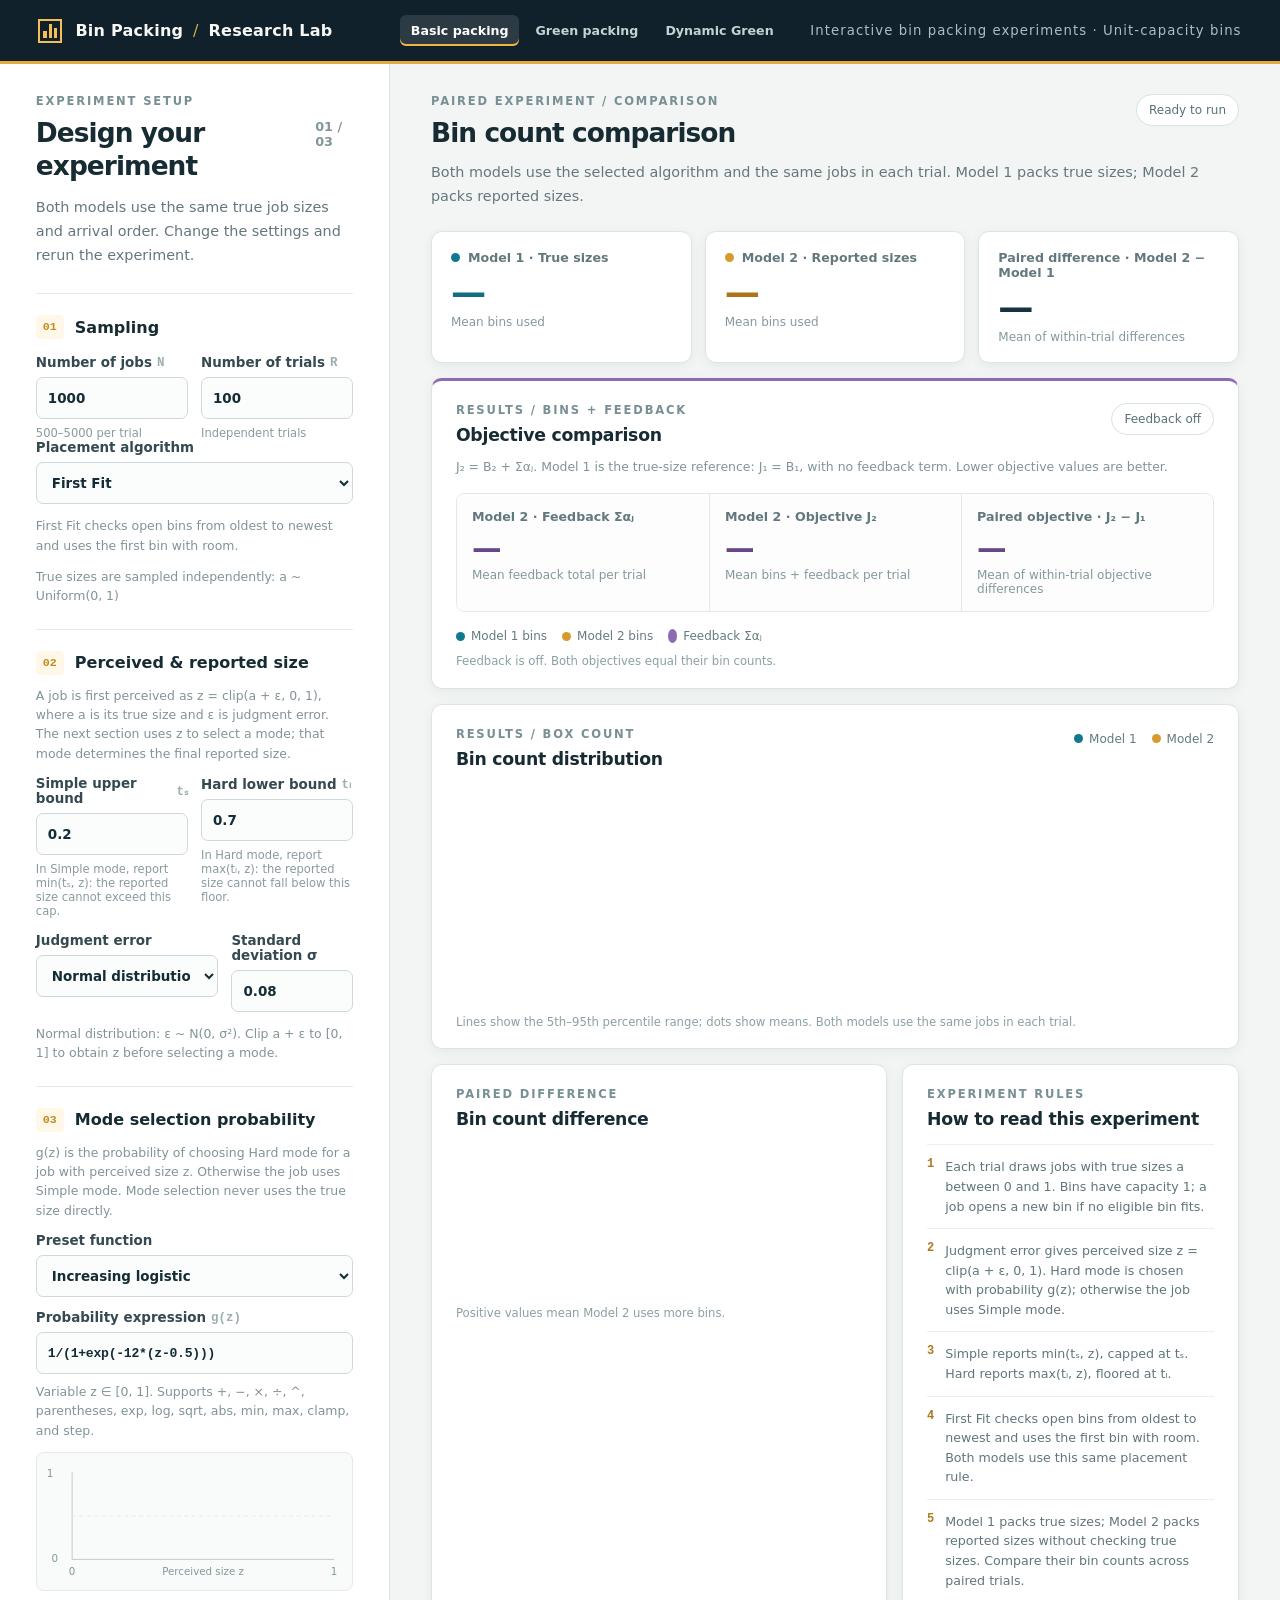
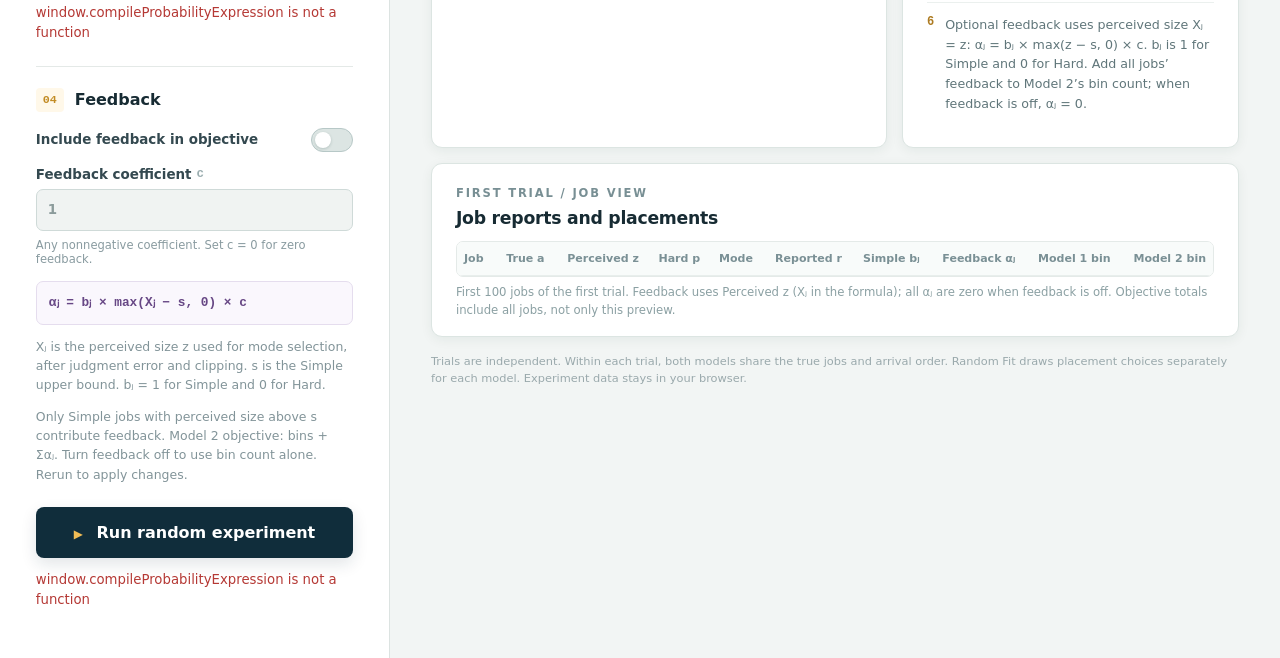
==== index.html @ aa294a76 "Publish feedback objective and latest research experiments Publish the tested local research lab to " ====
<!doctype html>
<html lang="en">
<head>
  <meta charset="UTF-8" />
  <meta name="viewport" content="width=device-width, initial-scale=1" />
  <meta name="theme-color" content="#10212b" />
  <meta name="description" content="Explore how placement algorithms and reported job sizes change bin packing outcomes." />
  <title>Bin Packing Research Lab</title>
  <link rel="icon" type="image/svg+xml" href="data:image/svg+xml,%3Csvg xmlns='http://www.w3.org/2000/svg' viewBox='0 0 64 64'%3E%3Crect width='64' height='64' rx='14' fill='%2310212b'/%3E%3Cpath d='M12 21h40v31H12z' fill='none' stroke='%23f2b544' stroke-width='4'/%3E%3Cpath d='M12 36h40M28 21v15M40 36v16' stroke='%23f2b544' stroke-width='4'/%3E%3C/svg%3E" />
  <link rel="stylesheet" href="./styles.css" />
  <script src="./probability.js" defer></script>
  <script src="./app.js" defer></script>
</head>
<body class="basic-page">
  <header class="topbar">
    <div class="brand"><span class="brand-mark" aria-hidden="true"><span></span><span></span><span></span></span><span>Bin Packing <b>/</b> Research Lab</span></div>
    <nav class="lab-nav" aria-label="Experiment pages"><a href="./index.html" aria-current="page">Basic packing</a><a href="./green.html">Green packing</a><a href="./dynamic-green.html">Dynamic Green</a></nav>
    <div class="top-note">Interactive bin packing experiments · Unit-capacity bins</div>
  </header>
  <main class="workspace">
    <aside class="controls" aria-labelledby="config-title">
      <div class="panel-heading"><div><p class="eyebrow">EXPERIMENT SETUP</p><h1 id="config-title">Design your experiment</h1></div><span class="edition">01 / 03</span><button id="advanced-toggle" class="advanced-toggle" type="button" aria-expanded="false">More settings</button></div>
      <p class="intro">Both models use the same true job sizes and arrival order. Change the settings and rerun the experiment.</p>
      <form id="experiment-form">
        <section class="control-section" aria-labelledby="sample-heading">
          <h2 id="sample-heading"><span>01</span> Sampling</h2>
          <div class="field-grid two">
            <label class="field"><span>Number of jobs <small>N</small></span><input id="job-count" type="number" min="500" max="5000" step="1" value="1000" required /><em>500–5000 per trial</em></label>
            <label class="field"><span>Number of trials <small>R</small></span><input id="trial-count" type="number" min="1" max="300" step="1" value="100" required /><em>Independent trials</em></label>
          </div>
          <label class="field algorithm-field" for="packing-algorithm"><span>Placement algorithm</span><select id="packing-algorithm"><option value="first-fit">First Fit</option><option value="best-fit">Best Fit</option><option value="next-fit">Next Fit</option><option value="random-fit">Random Fit</option></select></label>
          <p id="algorithm-description" class="field-note">First Fit checks open bins from oldest to newest and uses the first bin with room.</p>
          <p class="field-note">True sizes are sampled independently: a ~ Uniform(0, 1)</p>
        </section>
        <section class="control-section" aria-labelledby="report-heading">
          <h2 id="report-heading"><span>02</span> Perceived &amp; reported size</h2>
          <p class="section-copy">A job is first perceived as z = clip(a + ε, 0, 1), where a is its true size and ε is judgment error. The next section uses z to select a mode; that mode determines the final reported size.</p>
          <div class="field-grid two">
            <label class="field"><span>Simple upper bound <small>tₛ</small></span><input id="simple-threshold" type="number" min="0" max="1" step="0.01" value="0.2" required /><em>In Simple mode, report min(tₛ, z): the reported size cannot exceed this cap.</em></label>
            <label class="field"><span>Hard lower bound <small>tₗ</small></span><input id="hard-threshold" type="number" min="0" max="1" step="0.01" value="0.7" required /><em>In Hard mode, report max(tₗ, z): the reported size cannot fall below this floor.</em></label>
          </div>
          <div class="field-grid error-grid">
            <label class="field"><span>Judgment error</span><select id="error-type"><option value="none">No error</option><option value="normal" selected>Normal distribution</option><option value="uniform">Uniform distribution</option><option value="laplace">Laplace distribution</option><option value="triangular">Symmetric triangular</option><option value="cauchy">Cauchy distribution</option><option value="exponential">Centered exponential</option><option value="two-point">Two-point distribution</option></select></label>
            <label class="field" id="error-scale-field"><span id="error-scale-label">Standard deviation σ</span><input id="error-scale" type="number" min="0" max="1" step="0.01" value="0.08" required /></label>
          </div>
          <p id="error-description" class="field-note">Normal distribution: ε ~ N(0, σ²). Clip a + ε to [0, 1] to obtain z.</p>
        </section>
        <section class="control-section" aria-labelledby="choice-heading">
          <h2 id="choice-heading"><span>03</span> Mode selection probability</h2>
          <p class="section-copy">g(z) is the probability of choosing Hard mode for a job with perceived size z. Otherwise the job uses Simple mode. Mode selection never uses the true size directly.</p>
          <label class="field" for="probability-preset"><span>Preset function</span><select id="probability-preset"><option value="logistic">Increasing logistic</option><option value="decreasing">Linear decrease</option><option value="increasing">Linear increase</option><option value="constant">Constant probability</option><option value="step">Step function</option><option value="custom">Custom</option></select></label>
          <label class="field expression-field" for="probability-expression"><span>Probability expression <small>g(z)</small></span><input id="probability-expression" type="text" value="1/(1+exp(-12*(z-0.5)))" maxlength="180" spellcheck="false" autocomplete="off" required /></label>
          <p class="field-note expression-help">Variable z ∈ [0, 1]. Supports +, −, ×, ÷, ^, parentheses, exp, log, sqrt, abs, min, max, clamp, and step.</p>
          <div class="curve-frame"><svg id="probability-chart" viewBox="0 0 320 122" role="img" aria-label="Probability of choosing Hard mode by perceived job size"></svg></div>
          <p id="curve-error" class="form-error" role="status" hidden></p>
        </section>
        <section class="control-section feedback-section" aria-labelledby="feedback-heading">
          <h2 id="feedback-heading"><span>04</span> Feedback</h2>
          <label class="feedback-toggle" for="feedback-enabled"><span>Include feedback in objective</span><input id="feedback-enabled" type="checkbox" role="switch" aria-describedby="feedback-description" /></label>
          <label class="field feedback-coefficient-field" for="feedback-coefficient"><span>Feedback coefficient <small>c</small></span><input id="feedback-coefficient" type="number" min="0" step="any" value="1" required disabled /><em>Any nonnegative coefficient. Set c = 0 for zero feedback.</em></label>
          <p class="feedback-formula">αⱼ = bⱼ × max(Xⱼ − s, 0) × c</p>
          <p id="feedback-description" class="field-note">Xⱼ is the perceived size z used for mode selection, after judgment error and clipping. s is the Simple upper bound. bⱼ = 1 for Simple and 0 for Hard.</p>
          <p class="field-note">Only Simple jobs with perceived size above s contribute feedback. Model 2 objective: bins + Σαⱼ. Turn feedback off to use bin count alone. Rerun to apply changes.</p>
        </section>
        <button class="run-button" type="submit"><span aria-hidden="true">▶</span> Run random experiment</button>
        <p id="form-error" class="form-error" role="alert" hidden></p>
      </form>
    </aside>
    <section class="results" aria-labelledby="results-heading">
      <div class="results-heading"><div><p class="eyebrow">PAIRED EXPERIMENT / COMPARISON</p><h2 id="results-heading">Bin count comparison</h2></div><div class="run-badge" id="run-badge">Ready to run</div></div>
      <div class="result-lead"><p>Both models use the selected algorithm and the same jobs in each trial. Model 1 packs true sizes; Model 2 packs reported sizes.</p></div>
      <div class="stat-row"><article class="stat-card stat-true"><div class="stat-label"><i></i>Model 1 · True sizes</div><div class="stat-value" id="true-mean">—</div><div class="stat-unit">Mean bins used</div></article><article class="stat-card stat-reported"><div class="stat-label"><i></i>Model 2 · Reported sizes</div><div class="stat-value" id="reported-mean">—</div><div class="stat-unit">Mean bins used</div></article><article class="stat-card stat-difference"><div class="stat-label">Paired difference · Model 2 − Model 1</div><div class="stat-value" id="difference-mean">—</div><div class="stat-unit" id="difference-note">Mean of within-trial differences</div></article></div>
      <article class="chart-card feedback-results" aria-labelledby="objective-title">
        <div class="chart-heading"><div><p class="eyebrow">RESULTS / BINS + FEEDBACK</p><h3 id="objective-title">Objective comparison</h3></div><span id="feedback-status" class="run-badge">Feedback off</span></div>
        <p class="section-copy objective-description">J₂ = B₂ + Σαⱼ. Model 1 is the true-size reference: J₁ = B₁, with no feedback term. Lower objective values are better.</p>
        <div class="stat-row feedback-stat-row">
          <div class="feedback-stat"><div class="stat-label">Model 2 · Feedback Σαⱼ</div><div id="feedback-mean" class="stat-value">—</div><div class="stat-unit">Mean feedback total per trial</div></div>
          <div class="feedback-stat"><div class="stat-label">Model 2 · Objective J₂</div><div id="objective-mean" class="stat-value">—</div><div class="stat-unit">Mean bins + feedback per trial</div></div>
          <div class="feedback-stat"><div class="stat-label">Paired objective · J₂ − J₁</div><div id="objective-difference" class="stat-value">—</div><div id="objective-difference-note" class="stat-unit">Mean of within-trial objective differences</div></div>
        </div>
        <div id="objective-comparison" class="cost-chart" role="img" aria-label="Mean objective comparison for both models"></div>
        <div class="legend objective-legend"><span><i class="true-dot"></i>Model 1 bins</span><span><i class="reported-dot"></i>Model 2 bins</span><span><i class="feedback-dot"></i>Feedback Σαⱼ</span></div>
        <p id="feedback-summary" class="chart-caption">Feedback is off. Both objectives equal their bin counts.</p>
      </article>
      <article class="chart-card" aria-labelledby="main-chart-title"><div class="chart-heading"><div><p class="eyebrow">RESULTS / BOX COUNT</p><h3 id="main-chart-title">Bin count distribution</h3></div><div class="legend"><span><i class="true-dot"></i>Model 1</span><span><i class="reported-dot"></i>Model 2</span></div></div><div id="main-chart" class="main-chart" role="img" aria-label="Distribution of bins used by both models"></div><p class="chart-caption">Lines show the 5th–95th percentile range; dots show means. Both models use the same jobs in each trial.</p></article>
      <div class="bottom-grid"><article class="insight-card"><p class="eyebrow">PAIRED DIFFERENCE</p><h3>Bin count difference</h3><div id="difference-chart" class="difference-chart" role="img" aria-label="Distribution of Model 2 minus Model 1 bin counts"></div><p class="chart-caption">Positive values mean Model 2 uses more bins.</p></article><article class="model-card"><p class="eyebrow">EXPERIMENT RULES</p><h3>How to read this experiment</h3><div class="rule"><span class="rule-number">1</span><p>Each trial draws jobs with true sizes a between 0 and 1. Bins have capacity 1; a job opens a new bin if no eligible bin fits.</p></div><div class="rule"><span class="rule-number">2</span><p>Judgment error gives perceived size z = clip(a + ε, 0, 1). Hard mode is chosen with probability g(z); otherwise the job uses Simple mode.</p></div><div class="rule"><span class="rule-number">3</span><p>Simple reports min(tₛ, z), capped at tₛ. Hard reports max(tₗ, z), floored at tₗ.</p></div><div class="rule"><span class="rule-number">4</span><p id="selected-algorithm-rule">First Fit checks bins in opening order and uses the first one with room. Both models use this same placement rule.</p></div><div class="rule"><span class="rule-number">5</span><p>Model 1 packs true sizes; Model 2 packs reported sizes without checking true sizes. Compare their bin counts across paired trials.</p></div><div class="rule"><span class="rule-number">6</span><p>Optional feedback uses perceived size Xⱼ = z: αⱼ = bⱼ × max(z − s, 0) × c. bⱼ is 1 for Simple and 0 for Hard. Add all jobs’ feedback to Model 2’s bin count; when feedback is off, αⱼ = 0.</p></div></article></div>
      <article class="chart-card" aria-labelledby="sample-title"><p class="eyebrow">FIRST TRIAL / JOB VIEW</p><h3 id="sample-title">Job reports and placements</h3><div class="green-table-wrap job-preview"><table class="green-table"><thead><tr><th scope="col">Job</th><th scope="col">True a</th><th scope="col">Perceived z</th><th scope="col">Hard p</th><th scope="col">Mode</th><th scope="col">Reported r</th><th scope="col">Simple bⱼ</th><th scope="col">Feedback αⱼ</th><th scope="col">Model 1 bin</th><th scope="col">Model 2 bin</th></tr></thead><tbody id="sample-table"></tbody></table></div><p class="chart-caption">First 100 jobs of the first trial. Feedback uses Perceived z (Xⱼ in the formula); all αⱼ are zero when feedback is off. Objective totals include all jobs, not only this preview.</p></article>
      <p class="footnote">Trials are independent. Within each trial, both models share the true jobs and arrival order. Random Fit draws placement choices separately for each model. Experiment data stays in your browser.</p>
    </section>
  </main>
</body>
</html>
---- styles.css ----
:root{font-family:Inter,"Noto Sans SC","Microsoft YaHei",system-ui,sans-serif;color:#172b33;background:#f2f5f4;font-size:16px}*{box-sizing:border-box}[hidden]{display:none!important}body{margin:0}button,input,select{font:inherit}button{cursor:pointer}button:focus-visible,input:focus-visible,select:focus-visible{outline:3px solid #58aac6;outline-offset:2px}.topbar{height:64px;background:#10212b;color:#f7f8f5;display:flex;align-items:center;justify-content:space-between;padding:0 clamp(20px,3vw,48px);border-bottom:3px solid #e4aa3e}.brand{display:flex;align-items:center;gap:13px;font-weight:750;letter-spacing:.015em}.brand b{color:#d7a847;font-weight:500;margin:0 4px}.brand-mark{height:24px;width:24px;border:2px solid #f4bf56;display:flex;align-items:flex-end;padding:3px;gap:2px}.brand-mark span{flex:1;background:#f4bf56;height:7px}.brand-mark span:nth-child(2){height:14px}.brand-mark span:nth-child(3){height:10px}.top-note{font-size:.83rem;color:#afbdc0;letter-spacing:.08em}.workspace{display:grid;grid-template-columns:minmax(320px,390px) minmax(0,1fr);max-width:1700px;margin:auto;min-height:calc(100vh - 64px)}.controls{padding:30px clamp(22px,2.8vw,42px) 48px;background:#fff;border-right:1px solid #dce3e1}.panel-heading,.results-heading{display:flex;align-items:flex-start;justify-content:space-between;gap:18px}.eyebrow{margin:0 0 8px;color:#788f94;font-size:.72rem;font-weight:800;letter-spacing:.16em}.controls h1,.results h2{font-size:1.65rem;letter-spacing:-.035em;line-height:1.25;margin:0}.edition{font-size:.8rem;font-weight:700;color:#82969b;padding-top:25px}.advanced-toggle{display:none}.intro,.result-lead{line-height:1.65;color:#64777c;font-size:.9rem}.intro{margin:14px 0 26px}.control-section{border-top:1px solid #e4e9e7;padding:21px 0 23px}.control-section h2{font-size:1rem;margin:0 0 16px;display:flex;align-items:center;gap:11px}.control-section h2 span{font-family:ui-monospace,monospace;font-size:.73rem;color:#c28b23;background:#fff8e9;padding:5px 7px;border-radius:4px}.field-grid{display:grid;gap:13px}.field-grid.two{grid-template-columns:1fr 1fr}.error-grid{grid-template-columns:1.2fr .8fr;margin-top:15px}.field{display:flex;flex-direction:column;gap:7px;color:#344950;font-size:.84rem;font-weight:680;min-width:0}.field span{display:flex;align-items:center;gap:5px}.field small,.range-field small{font:600 .78rem ui-monospace,monospace;color:#9baeb0}.field input,.field select{height:42px;width:100%;border:1px solid #cfdad8;border-radius:7px;background:#fbfcfc;color:#142c35;padding:0 11px;min-width:0}.field em{font-size:.72rem;font-style:normal;font-weight:400;color:#899ba0}.field-note,.section-copy,.formula{font-size:.78rem;line-height:1.55;color:#829499;margin:12px 0 0}.section-copy{margin:-5px 0 13px}.formula{font-family:ui-monospace,monospace;text-align:center;margin:11px 0 0;color:#71898f}.curve-frame{border:1px solid #e3eae8;background:#f8fbfa;border-radius:8px;padding:8px 8px 3px;margin-bottom:13px}#probability-chart{width:100%;height:122px}.range-field{display:block;margin:14px 0 0;font-size:.83rem;font-weight:660}.range-field span{display:flex;align-items:center;gap:6px}.range-field output{margin-left:auto;color:#076a7f;font-family:ui-monospace,monospace}.range-field input{width:100%;accent-color:#0b7e95;margin:12px 0 0}.run-button{width:100%;border:0;border-radius:8px;background:#102d3b;color:white;min-height:51px;font-weight:760;box-shadow:0 6px 16px #102d3b1f;transition:background .2s,transform .2s}.run-button:hover{background:#14526b;transform:translateY(-1px)}.run-button span{font-size:.74rem;margin-right:8px;color:#f2bd55}.form-error{color:#b53935;font-size:.83rem;line-height:1.5;margin:12px 0 0}.results{padding:30px clamp(22px,3.2vw,50px) 36px;min-width:0}.run-badge{border:1px solid #d9e3e1;border-radius:999px;color:#587178;background:#fff;padding:8px 12px;font-size:.75rem;white-space:nowrap}.result-lead{margin:12px 0 22px}.result-lead p{margin:0}.stat-row{display:grid;grid-template-columns:repeat(3,minmax(0,1fr));gap:13px}.stat-card,.chart-card,.insight-card,.model-card{background:#fff;border:1px solid #dce5e2;border-radius:11px;box-shadow:0 3px 12px #173b3610}.stat-card{padding:18px 19px;min-height:128px}.stat-label{font-size:.79rem;font-weight:720;color:#63787e;display:flex;align-items:center;gap:8px}.stat-label i{width:9px;height:9px;border-radius:50%;display:inline-block}.stat-true i,.true-dot{background:#117890}.stat-reported i,.reported-dot{background:#d79a2d}.stat-value{font-variant-numeric:tabular-nums;font-size:2.2rem;font-weight:790;letter-spacing:-.055em;margin-top:7px;line-height:1.18}.stat-true .stat-value{color:#126c82}.stat-reported .stat-value{color:#ad7418}.stat-difference .stat-value{color:#17333d}.stat-unit{font-size:.75rem;color:#84999d;margin-top:2px}.chart-card{margin-top:15px;padding:22px 24px 17px}.chart-heading{display:flex;align-items:flex-start;justify-content:space-between;gap:15px}.chart-card h3,.insight-card h3,.model-card h3{font-size:1.08rem;letter-spacing:-.015em;margin:0}.legend{display:flex;gap:15px;color:#657b7e;font-size:.75rem;margin-top:5px}.legend span{display:flex;align-items:center;gap:6px}.legend i{width:9px;height:9px;border-radius:50%}.main-chart{height:225px;width:100%;margin-top:13px}.main-chart svg,.difference-chart svg{display:block;width:100%;height:100%;overflow:visible}.chart-caption{color:#8ba0a3;font-size:.73rem;line-height:1.5;margin:7px 0 0}.bottom-grid{display:grid;grid-template-columns:minmax(0,1.15fr) minmax(250px,.85fr);gap:15px;margin-top:15px}.insight-card,.model-card{padding:22px 24px}.difference-chart{height:155px;margin-top:14px}.rule{display:flex;gap:11px;border-top:1px solid #ebf0ee;padding:12px 0}.rule:first-of-type{margin-top:15px}.rule-number{font:750 .75rem ui-monospace,monospace;color:#ad7b22;flex:none}.rule p{font-size:.79rem;line-height:1.55;color:#60767a;margin:0}.footnote{font-size:.71rem;line-height:1.5;color:#9aa9ac;margin:16px 0 0}@media(max-width:1100px){.workspace{grid-template-columns:325px minmax(0,1fr)}.controls{padding:26px 22px}.results{padding:26px 25px}.bottom-grid{grid-template-columns:1fr}.stat-card{padding:14px}.stat-label{font-size:.72rem}.stat-value{font-size:1.9rem}}@media(max-width:780px){.top-note{display:none}.workspace{display:block}.controls{border-right:0;border-bottom:1px solid #dce3e1;padding:18px 22px 20px}.controls .eyebrow,.controls .edition,.controls .intro{display:none}.controls h1{font-size:1.38rem}.advanced-toggle{display:inline-block;border:1px solid #cbdad8;background:#f7faf9;border-radius:6px;color:#1b6170;font-weight:700;font-size:.77rem;padding:8px 10px}.controls:not(.expanded) form>.control-section:nth-of-type(n+2){display:none}.controls:not(.expanded) .control-section:first-of-type .field-note,.controls:not(.expanded) .control-section:first-of-type h2,.controls:not(.expanded) .field em{display:none}.controls:not(.expanded) .control-section:first-of-type{border:0;padding:16px 0}.controls:not(.expanded) .field-grid{gap:10px}.controls:not(.expanded) .run-button{min-height:46px}.results{padding:23px 18px}.control-section{padding:17px 0}.stat-row{grid-template-columns:1fr 1fr}.stat-difference{grid-column:span 2}.stat-card{min-height:105px}.chart-card,.insight-card,.model-card{padding:18px}.main-chart{height:205px}}@media(max-width:430px){.topbar{padding:0 17px}.brand{font-size:.86rem}.controls{padding:17px 18px}.results h2,.controls h1{font-size:1.42rem}.run-badge{font-size:.68rem;padding:7px}.stat-label{font-size:.68rem}.stat-value{font-size:1.8rem}.legend{gap:8px;font-size:.68rem}.chart-heading{display:block}.legend{margin-top:12px}}
.expression-field{margin-top:13px}.expression-field input{font-family:ui-monospace,SFMono-Regular,Consolas,monospace;font-size:.82rem;letter-spacing:-.02em}.expression-help{margin:8px 0 12px}.curve-frame{margin-bottom:0}.run-button:disabled{cursor:wait;opacity:.78;transform:none}.run-badge[aria-busy="true"]{color:#94661f;border-color:#ead8b5;background:#fffbf1}
.lab-nav{display:flex;align-items:center;gap:5px;margin-left:auto;margin-right:clamp(10px,2vw,32px)}.lab-nav a{color:#c5d2d2;text-decoration:none;border-radius:6px;padding:8px 11px;font-size:.79rem;font-weight:680;white-space:nowrap}.lab-nav a:hover,.lab-nav a[aria-current="page"]{color:#fff;background:#ffffff1d}.lab-nav a[aria-current="page"]{box-shadow:inset 0 -2px #f2b544}.green-page .green-seed,.green-page .green-preset,.green-page .green-threshold{margin-top:15px}.green-page .results{padding-bottom:50px}.cost-chart{margin:17px 0 10px}.cost-row{display:grid;grid-template-columns:142px minmax(0,1fr) 66px;gap:11px;align-items:center;margin:13px 0;font-size:.77rem;color:#536c72}.cost-row strong{color:#25434b;font-size:.79rem;text-align:right;font-variant-numeric:tabular-nums}.cost-name{font-weight:700}.cost-track{height:22px;background:#f0f4f3;border-radius:5px;display:flex;overflow:hidden}.cost-opening{height:100%;background:#117890}.cost-black{height:100%;background:#d79a2d}.reference-row{border-top:1px dashed #d7e1df}.cost-row.reference-row{padding-top:13px}.green-table-wrap{overflow-x:auto;margin-top:13px}.green-table{border-collapse:collapse;width:100%;font-size:.76rem;color:#4f6970;white-space:nowrap}.green-table th,.green-table td{padding:10px 7px;border-bottom:1px solid #e8eeec;text-align:right;font-variant-numeric:tabular-nums}.green-table th:first-child{text-align:left}.green-table tbody th{font-weight:700;color:#2d4b53}.green-table thead th{font-size:.69rem;color:#7a9095}.green-table tbody tr:last-child th,.green-table tbody tr:last-child td{border-bottom:0}.green-page .model-card em{font-style:italic}.green-page .stat-card{min-height:133px}@media(max-width:1100px){.top-note{display:none}.lab-nav{margin-right:0}}@media(max-width:780px){.lab-nav{margin-left:auto}.green-page .controls:not(.expanded) .control-section:nth-of-type(n+2){display:block}.green-page .controls:not(.expanded) .control-section:nth-of-type(2),.green-page .controls:not(.expanded) .control-section:nth-of-type(3){display:none}.green-page .controls:not(.expanded) .control-section:nth-of-type(4){border-top:1px solid #e4e9e7;padding:14px 0}.green-page .controls:not(.expanded) .control-section:nth-of-type(4) h2{margin-bottom:11px}.green-page .controls:not(.expanded) .control-section:nth-of-type(4) .field em{display:none}.green-page .controls:not(.expanded) .green-seed{display:none}}@media(max-width:560px){.topbar{height:auto;min-height:64px;flex-wrap:wrap;gap:3px;padding-top:9px;padding-bottom:8px}.lab-nav{width:100%;justify-content:space-between;margin:0}.lab-nav a{flex:1;text-align:center;padding:6px}.cost-row{grid-template-columns:105px minmax(0,1fr) 50px;gap:7px;font-size:.68rem}.cost-row strong{font-size:.7rem}}
.job-preview{max-height:430px;overflow:auto;border:1px solid #e4eae8;border-radius:7px}
.job-preview .green-table thead th{position:sticky;top:0;background:#f8fbfa;z-index:1}
.inspect-field{min-width:200px}
@media(max-width:560px){.inspect-field{margin-top:12px;min-width:0;width:100%}}

.basic-page .feedback-toggle{display:flex;align-items:center;justify-content:space-between;gap:14px;font-size:.84rem;font-weight:680;color:#344950;cursor:pointer}
.basic-page .feedback-toggle input{appearance:none;position:relative;flex:none;width:42px;height:24px;margin:0;border:1px solid #b7c8c7;border-radius:20px;background:#dce5e3;cursor:pointer;transition:background .15s}
.basic-page .feedback-toggle input::after{content:"";position:absolute;left:3px;top:3px;width:16px;height:16px;border-radius:50%;background:white;box-shadow:0 1px 3px #173b3633;transition:transform .15s}
.basic-page .feedback-toggle input:checked{background:#73509c;border-color:#73509c}
.basic-page .feedback-toggle input:checked::after{transform:translateX(18px)}
.basic-page .feedback-coefficient-field{margin-top:15px}
.basic-page .feedback-coefficient-field input:disabled{background:#f0f3f2;color:#8b9b9b;cursor:not-allowed}
.basic-page .feedback-formula{font:600 .8rem/1.7 ui-monospace,Consolas,monospace;padding:10px 12px;border:1px solid #e5ddee;border-radius:7px;background:#faf7fd;color:#674785;margin:15px 0 0}
.basic-page .feedback-results{border-top:3px solid #8c6bb0}
.basic-page .objective-description{margin:12px 0 17px}
.basic-page .feedback-stat-row{gap:0;border:1px solid #e4e9e7;border-radius:8px;overflow:hidden}
.basic-page .feedback-stat{padding:15px;min-width:0;background:#fcfdfc}
.basic-page .feedback-stat+.feedback-stat{border-left:1px solid #e4e9e7}
.basic-page .feedback-stat .stat-value{font-size:1.85rem;color:#674785;overflow-wrap:anywhere}
.basic-page .objective-true{background:#117890;height:100%}
.basic-page .objective-reported{background:#d79a2d;height:100%}
.basic-page .objective-feedback,.basic-page .feedback-dot{background:#8c6bb0;height:100%}
.basic-page .objective-legend{flex-wrap:wrap;margin-bottom:10px}
.basic-page .feedback-results .cost-row{grid-template-columns:110px minmax(0,1fr) minmax(70px,max-content)}
@media(max-width:780px){.basic-page .controls:not(.expanded) form>.control-section.feedback-section{display:block}.basic-page .feedback-stat-row{grid-template-columns:1fr}.basic-page .feedback-stat+.feedback-stat{border-left:0;border-top:1px solid #e4e9e7}.basic-page .feedback-results .chart-heading{flex-wrap:wrap}}
@media(max-width:430px){.basic-page .feedback-results .cost-row{grid-template-columns:85px minmax(0,1fr) minmax(58px,max-content)}}
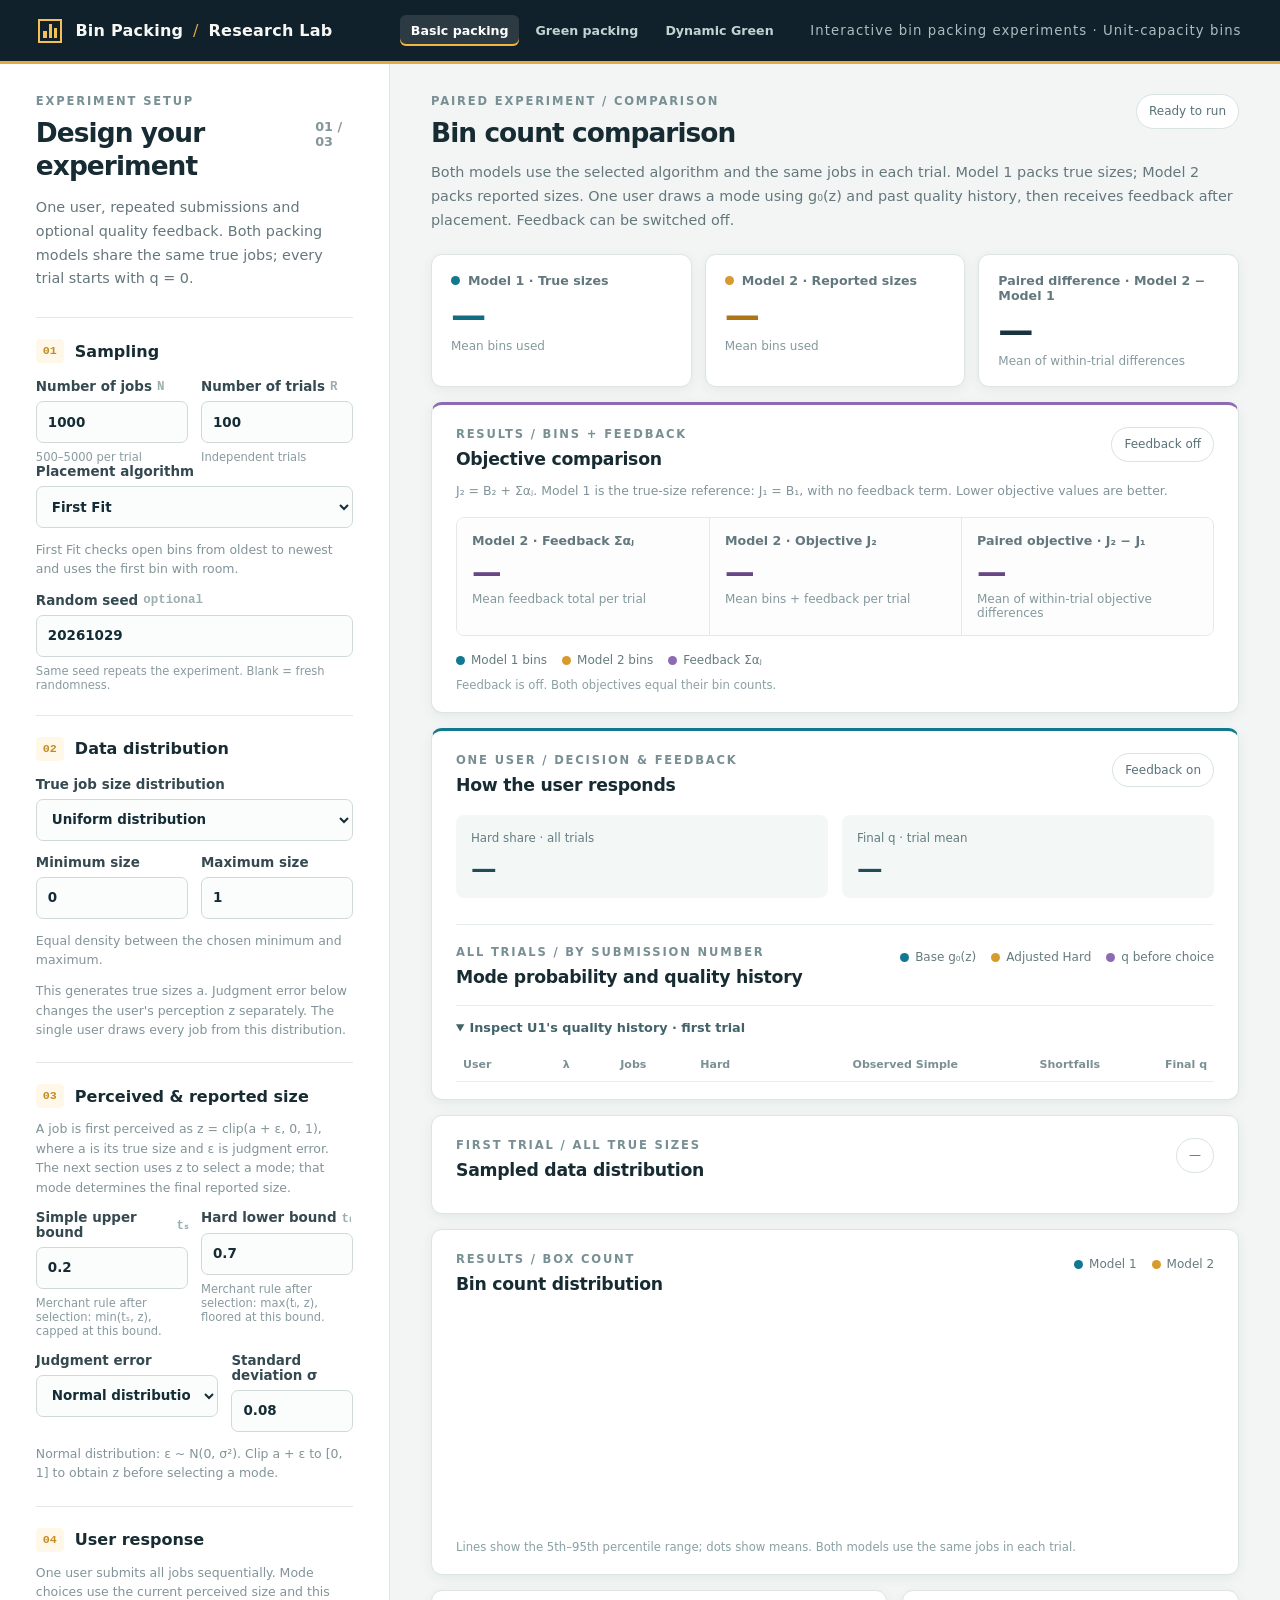
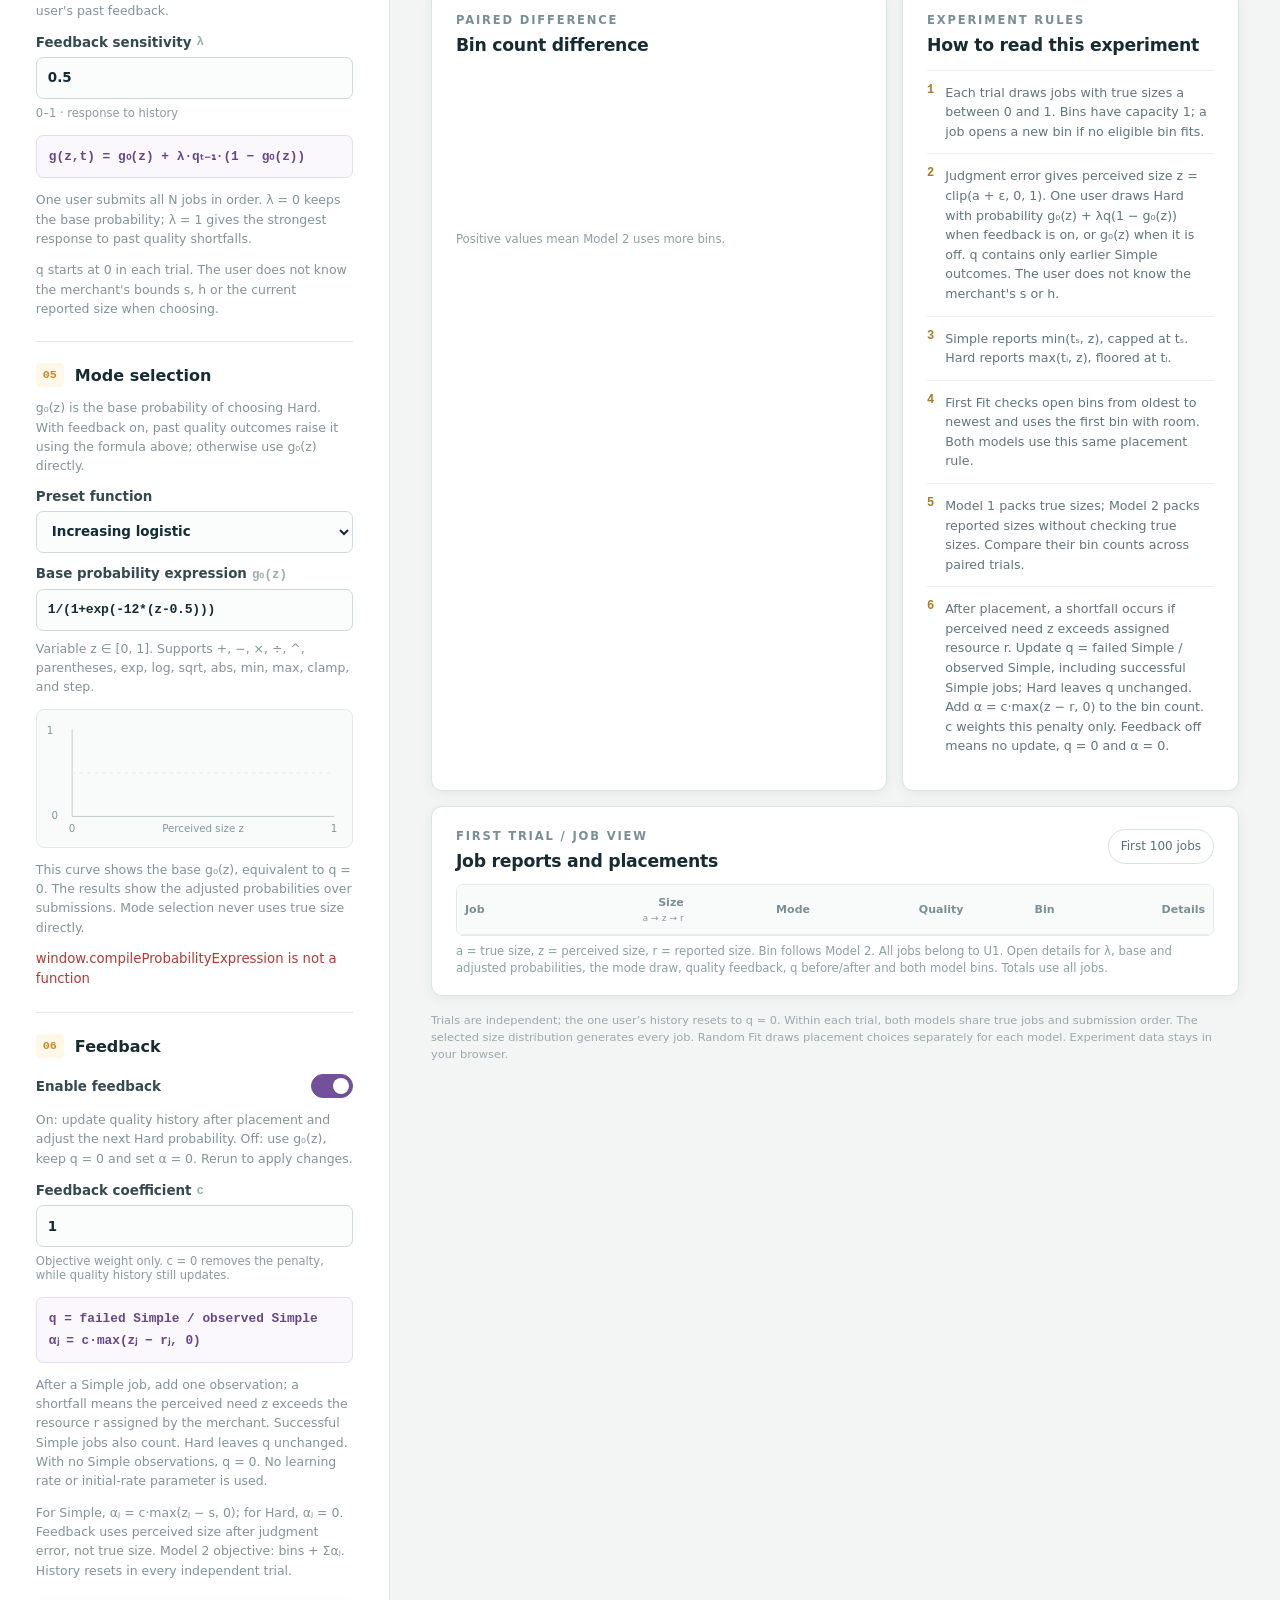
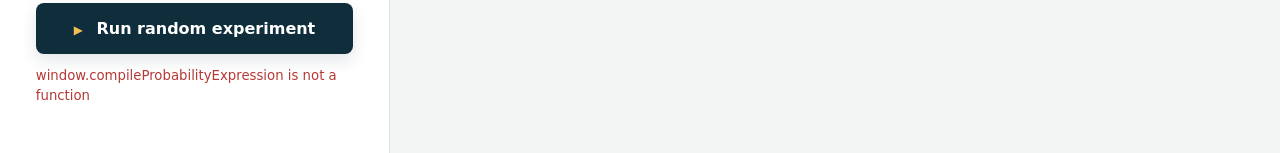
==== commit f6d7163b: "Update static feedback model and two-layer FF/BF algorithms Publish the tested single-user feedback " ====
--- a/index.html
+++ b/index.html
@@ -9,6 +9,7 @@
   <link rel="icon" type="image/svg+xml" href="data:image/svg+xml,%3Csvg xmlns='http://www.w3.org/2000/svg' viewBox='0 0 64 64'%3E%3Crect width='64' height='64' rx='14' fill='%2310212b'/%3E%3Cpath d='M12 21h40v31H12z' fill='none' stroke='%23f2b544' stroke-width='4'/%3E%3Cpath d='M12 36h40M28 21v15M40 36v16' stroke='%23f2b544' stroke-width='4'/%3E%3C/svg%3E" />
   <link rel="stylesheet" href="./styles.css" />
   <script src="./probability.js" defer></script>
+  <script src="./static-behavior.js" defer></script>
   <script src="./app.js" defer></script>
 </head>
 <body class="basic-page">
@@ -20,7 +21,7 @@
   <main class="workspace">
     <aside class="controls" aria-labelledby="config-title">
       <div class="panel-heading"><div><p class="eyebrow">EXPERIMENT SETUP</p><h1 id="config-title">Design your experiment</h1></div><span class="edition">01 / 03</span><button id="advanced-toggle" class="advanced-toggle" type="button" aria-expanded="false">More settings</button></div>
-      <p class="intro">Both models use the same true job sizes and arrival order. Change the settings and rerun the experiment.</p>
+      <p class="intro">One user, repeated submissions and optional quality feedback. Both packing models share the same true jobs; every trial starts with q = 0.</p>
       <form id="experiment-form">
         <section class="control-section" aria-labelledby="sample-heading">
           <h2 id="sample-heading"><span>01</span> Sampling</h2>
@@ -28,16 +29,47 @@
             <label class="field"><span>Number of jobs <small>N</small></span><input id="job-count" type="number" min="500" max="5000" step="1" value="1000" required /><em>500–5000 per trial</em></label>
             <label class="field"><span>Number of trials <small>R</small></span><input id="trial-count" type="number" min="1" max="300" step="1" value="100" required /><em>Independent trials</em></label>
           </div>
-          <label class="field algorithm-field" for="packing-algorithm"><span>Placement algorithm</span><select id="packing-algorithm"><option value="first-fit">First Fit</option><option value="best-fit">Best Fit</option><option value="next-fit">Next Fit</option><option value="random-fit">Random Fit</option></select></label>
+          <label class="field algorithm-field" for="packing-algorithm"><span>Placement algorithm</span><select id="packing-algorithm"><option value="first-fit">First Fit</option><option value="best-fit">Best Fit</option><option value="next-fit">Next Fit</option><option value="random-fit">Random Fit</option><option value="two-layer-ff">双层 FF</option><option value="two-layer-bf">双层 BF</option></select></label>
           <p id="algorithm-description" class="field-note">First Fit checks open bins from oldest to newest and uses the first bin with room.</p>
-          <p class="field-note">True sizes are sampled independently: a ~ Uniform(0, 1)</p>
+          <div id="reservation-controls" class="spaced" hidden>
+            <label class="field"><span>Simple reservation limit <small>K</small></span><input id="reservation-limit" type="number" min="0" max="5000" step="1" value="10" required disabled /><em>Maximum unmatched threshold Simple bins. K = 0 uses ordinary FF/BF.</em></label>
+            <p class="field-note">Requires 0 &lt; s &lt; 0.5 and h = 1 − s. With K &gt; 0, Simple at r = s first fills an eligible existing ordinary Hard bin; only if none fits is it reserved, up to K bins. Arriving Hard at r = h first matches a reserved Simple; otherwise it enters ordinary FF/BF. Hard is never reserved. All reserved bins count; jobs never move after placement.</p>
+            <p id="complementary-status" class="field-note" role="status"></p>
+            <button id="complementary-bounds" class="job-details-button" type="button">Set h = 1 − s</button>
+          </div>
+          <label class="field spaced"><span>Random seed <small>optional</small></span><input id="random-seed" type="text" inputmode="numeric" value="20261029" maxlength="10" /><em>Same seed repeats the experiment. Blank = fresh randomness.</em></label>
+        </section>
+        <section class="control-section" aria-labelledby="distribution-heading">
+          <h2 id="distribution-heading"><span>02</span> Data distribution</h2>
+          <label class="field"><span>True job size distribution</span><select id="size-distribution"><option value="uniform">Uniform distribution</option><option value="normal">Gaussian distribution · truncated</option><option value="beta">Beta distribution</option><option value="exponential">Exponential distribution · truncated</option><option value="bimodal">Two-cluster Gaussian mixture</option></select></label>
+          <div id="distribution-uniform" class="field-grid two spaced">
+            <label class="field"><span>Minimum size</span><input id="size-min" type="number" min="0" max="1" step="0.01" value="0" required /></label>
+            <label class="field"><span>Maximum size</span><input id="size-max" type="number" min="0" max="1" step="0.01" value="1" required /></label>
+          </div>
+          <div id="distribution-normal" class="field-grid two spaced" hidden>
+            <label class="field"><span>Gaussian mean <small>μ</small></span><input id="size-mean" type="number" min="0" max="1" step="0.01" value="0.5" required /></label>
+            <label class="field"><span>Standard deviation <small>σ</small></span><input id="size-std" type="number" min="0.01" max="1" step="0.01" value="0.15" required /></label>
+          </div>
+          <div id="distribution-beta" class="field-grid two spaced" hidden>
+            <label class="field"><span>Beta shape <small>α</small></span><input id="beta-alpha" type="number" min="0.1" max="50" step="0.1" value="2" required /></label>
+            <label class="field"><span>Beta shape <small>β</small></span><input id="beta-beta" type="number" min="0.1" max="50" step="0.1" value="5" required /></label>
+          </div>
+          <div id="distribution-exponential" class="spaced" hidden><label class="field"><span>Exponential rate <small>λ</small></span><input id="size-rate" type="number" min="0.01" max="100" step="0.01" value="3" required /></label></div>
+          <div id="distribution-bimodal" class="field-grid two spaced" hidden>
+            <label class="field"><span>Low-cluster mean</span><input id="mixture-low" type="number" min="0" max="1" step="0.01" value="0.25" required /></label>
+            <label class="field"><span>High-cluster mean</span><input id="mixture-high" type="number" min="0" max="1" step="0.01" value="0.75" required /></label>
+            <label class="field"><span>Cluster std. dev.</span><input id="mixture-std" type="number" min="0.01" max="1" step="0.01" value="0.08" required /></label>
+            <label class="field"><span>Low-cluster share</span><input id="mixture-weight" type="number" min="0" max="1" step="0.05" value="0.5" required /></label>
+          </div>
+          <p id="distribution-description" class="field-note"></p>
+          <p class="field-note">This generates true sizes a. Judgment error below changes the user's perception z separately. The single user draws every job from this distribution.</p>
         </section>
         <section class="control-section" aria-labelledby="report-heading">
-          <h2 id="report-heading"><span>02</span> Perceived &amp; reported size</h2>
+          <h2 id="report-heading"><span>03</span> Perceived &amp; reported size</h2>
           <p class="section-copy">A job is first perceived as z = clip(a + ε, 0, 1), where a is its true size and ε is judgment error. The next section uses z to select a mode; that mode determines the final reported size.</p>
           <div class="field-grid two">
-            <label class="field"><span>Simple upper bound <small>tₛ</small></span><input id="simple-threshold" type="number" min="0" max="1" step="0.01" value="0.2" required /><em>In Simple mode, report min(tₛ, z): the reported size cannot exceed this cap.</em></label>
-            <label class="field"><span>Hard lower bound <small>tₗ</small></span><input id="hard-threshold" type="number" min="0" max="1" step="0.01" value="0.7" required /><em>In Hard mode, report max(tₗ, z): the reported size cannot fall below this floor.</em></label>
+            <label class="field"><span>Simple upper bound <small>tₛ</small></span><input id="simple-threshold" type="number" min="0" max="1" step="0.01" value="0.2" required /><em>Merchant rule after selection: min(tₛ, z), capped at this bound.</em></label>
+            <label class="field"><span>Hard lower bound <small>tₗ</small></span><input id="hard-threshold" type="number" min="0" max="1" step="0.01" value="0.7" required /><em>Merchant rule after selection: max(tₗ, z), floored at this bound.</em></label>
           </div>
           <div class="field-grid error-grid">
             <label class="field"><span>Judgment error</span><select id="error-type"><option value="none">No error</option><option value="normal" selected>Normal distribution</option><option value="uniform">Uniform distribution</option><option value="laplace">Laplace distribution</option><option value="triangular">Symmetric triangular</option><option value="cauchy">Cauchy distribution</option><option value="exponential">Centered exponential</option><option value="two-point">Two-point distribution</option></select></label>
@@ -45,22 +77,34 @@
           </div>
           <p id="error-description" class="field-note">Normal distribution: ε ~ N(0, σ²). Clip a + ε to [0, 1] to obtain z.</p>
         </section>
+        <section class="control-section users-section" aria-labelledby="users-heading">
+          <h2 id="users-heading"><span>04</span> User response</h2>
+          <p class="section-copy">One user submits all jobs sequentially. Mode choices use the current perceived size and this user's past feedback.</p>
+          <label class="field spaced" for="user-lambda"><span>Feedback sensitivity <small>λ</small></span><input id="user-lambda" type="number" min="0" max="1" step="any" value="0.5" required /><em>0–1 · response to history</em></label>
+          <p class="feedback-formula">g(z,t) = g₀(z) + λ·qₜ₋₁·(1 − g₀(z))</p>
+          <p id="user-response-note" class="field-note"></p>
+          <p class="field-note">q starts at 0 in each trial. The user does not know the merchant's bounds s, h or the current reported size when choosing.</p>
+        </section>
         <section class="control-section" aria-labelledby="choice-heading">
-          <h2 id="choice-heading"><span>03</span> Mode selection probability</h2>
-          <p class="section-copy">g(z) is the probability of choosing Hard mode for a job with perceived size z. Otherwise the job uses Simple mode. Mode selection never uses the true size directly.</p>
-          <label class="field" for="probability-preset"><span>Preset function</span><select id="probability-preset"><option value="logistic">Increasing logistic</option><option value="decreasing">Linear decrease</option><option value="increasing">Linear increase</option><option value="constant">Constant probability</option><option value="step">Step function</option><option value="custom">Custom</option></select></label>
-          <label class="field expression-field" for="probability-expression"><span>Probability expression <small>g(z)</small></span><input id="probability-expression" type="text" value="1/(1+exp(-12*(z-0.5)))" maxlength="180" spellcheck="false" autocomplete="off" required /></label>
-          <p class="field-note expression-help">Variable z ∈ [0, 1]. Supports +, −, ×, ÷, ^, parentheses, exp, log, sqrt, abs, min, max, clamp, and step.</p>
-          <div class="curve-frame"><svg id="probability-chart" viewBox="0 0 320 122" role="img" aria-label="Probability of choosing Hard mode by perceived job size"></svg></div>
-          <p id="curve-error" class="form-error" role="status" hidden></p>
+          <h2 id="choice-heading"><span>05</span> Mode selection</h2>
+          <div id="probability-controls">
+            <p class="section-copy">g₀(z) is the base probability of choosing Hard. With feedback on, past quality outcomes raise it using the formula above; otherwise use g₀(z) directly.</p>
+            <label class="field" for="probability-preset"><span>Preset function</span><select id="probability-preset"><option value="logistic">Increasing logistic</option><option value="decreasing">Linear decrease</option><option value="increasing">Linear increase</option><option value="constant">Constant probability</option><option value="step">Step function</option><option value="custom">Custom</option></select></label>
+            <label class="field expression-field" for="probability-expression"><span>Base probability expression <small>g₀(z)</small></span><input id="probability-expression" type="text" value="1/(1+exp(-12*(z-0.5)))" maxlength="180" spellcheck="false" autocomplete="off" required /></label>
+            <p class="field-note expression-help">Variable z ∈ [0, 1]. Supports +, −, ×, ÷, ^, parentheses, exp, log, sqrt, abs, min, max, clamp, and step.</p>
+            <div class="curve-frame"><svg id="probability-chart" viewBox="0 0 320 122" role="img" aria-label="Base Hard probability g₀(z), before feedback"></svg></div>
+            <p class="field-note">This curve shows the base g₀(z), equivalent to q = 0. The results show the adjusted probabilities over submissions. Mode selection never uses true size directly.</p>
+            <p id="curve-error" class="form-error" role="status" hidden></p>
+          </div>
         </section>
         <section class="control-section feedback-section" aria-labelledby="feedback-heading">
-          <h2 id="feedback-heading"><span>04</span> Feedback</h2>
-          <label class="feedback-toggle" for="feedback-enabled"><span>Include feedback in objective</span><input id="feedback-enabled" type="checkbox" role="switch" aria-describedby="feedback-description" /></label>
-          <label class="field feedback-coefficient-field" for="feedback-coefficient"><span>Feedback coefficient <small>c</small></span><input id="feedback-coefficient" type="number" min="0" step="any" value="1" required disabled /><em>Any nonnegative coefficient. Set c = 0 for zero feedback.</em></label>
-          <p class="feedback-formula">αⱼ = bⱼ × max(Xⱼ − s, 0) × c</p>
-          <p id="feedback-description" class="field-note">Xⱼ is the perceived size z used for mode selection, after judgment error and clipping. s is the Simple upper bound. bⱼ = 1 for Simple and 0 for Hard.</p>
-          <p class="field-note">Only Simple jobs with perceived size above s contribute feedback. Model 2 objective: bins + Σαⱼ. Turn feedback off to use bin count alone. Rerun to apply changes.</p>
+          <h2 id="feedback-heading"><span>06</span> Feedback</h2>
+          <label class="feedback-toggle" for="feedback-enabled"><span>Enable feedback</span><input id="feedback-enabled" type="checkbox" role="switch" aria-describedby="feedback-description" checked /></label>
+          <p id="feedback-description" class="field-note">On: update quality history after placement and adjust the next Hard probability. Off: use g₀(z), keep q = 0 and set α = 0. Rerun to apply changes.</p>
+          <label class="field feedback-coefficient-field" for="feedback-coefficient"><span>Feedback coefficient <small>c</small></span><input id="feedback-coefficient" type="number" min="0" step="any" value="1" required /><em>Objective weight only. c = 0 removes the penalty, while quality history still updates.</em></label>
+          <p class="feedback-formula">q = failed Simple / observed Simple<br />αⱼ = c·max(zⱼ − rⱼ, 0)</p>
+          <p class="field-note">After a Simple job, add one observation; a shortfall means the perceived need z exceeds the resource r assigned by the merchant. Successful Simple jobs also count. Hard leaves q unchanged. With no Simple observations, q = 0. No learning rate or initial-rate parameter is used.</p>
+          <p class="field-note">For Simple, αⱼ = c·max(zⱼ − s, 0); for Hard, αⱼ = 0. Feedback uses perceived size after judgment error, not true size. Model 2 objective: bins + Σαⱼ. History resets in every independent trial.</p>
         </section>
         <button class="run-button" type="submit"><span aria-hidden="true">▶</span> Run random experiment</button>
         <p id="form-error" class="form-error" role="alert" hidden></p>
@@ -68,7 +112,8 @@
     </aside>
     <section class="results" aria-labelledby="results-heading">
       <div class="results-heading"><div><p class="eyebrow">PAIRED EXPERIMENT / COMPARISON</p><h2 id="results-heading">Bin count comparison</h2></div><div class="run-badge" id="run-badge">Ready to run</div></div>
-      <div class="result-lead"><p>Both models use the selected algorithm and the same jobs in each trial. Model 1 packs true sizes; Model 2 packs reported sizes.</p></div>
+      <div class="result-lead"><p id="comparison-rule">Both models use the selected algorithm and the same jobs in each trial. Model 1 packs true sizes; Model 2 packs reported sizes. One user draws a mode using g₀(z) and past quality history, then receives feedback after placement. Feedback can be switched off.</p></div>
+      <div id="two-layer-results" class="two-layer-results" hidden><strong>Threshold pairing · trial means</strong><p id="two-layer-comparison"></p><p id="two-layer-summary"></p></div>
       <div class="stat-row"><article class="stat-card stat-true"><div class="stat-label"><i></i>Model 1 · True sizes</div><div class="stat-value" id="true-mean">—</div><div class="stat-unit">Mean bins used</div></article><article class="stat-card stat-reported"><div class="stat-label"><i></i>Model 2 · Reported sizes</div><div class="stat-value" id="reported-mean">—</div><div class="stat-unit">Mean bins used</div></article><article class="stat-card stat-difference"><div class="stat-label">Paired difference · Model 2 − Model 1</div><div class="stat-value" id="difference-mean">—</div><div class="stat-unit" id="difference-note">Mean of within-trial differences</div></article></div>
       <article class="chart-card feedback-results" aria-labelledby="objective-title">
         <div class="chart-heading"><div><p class="eyebrow">RESULTS / BINS + FEEDBACK</p><h3 id="objective-title">Objective comparison</h3></div><span id="feedback-status" class="run-badge">Feedback off</span></div>
@@ -82,10 +127,24 @@
         <div class="legend objective-legend"><span><i class="true-dot"></i>Model 1 bins</span><span><i class="reported-dot"></i>Model 2 bins</span><span><i class="feedback-dot"></i>Feedback Σαⱼ</span></div>
         <p id="feedback-summary" class="chart-caption">Feedback is off. Both objectives equal their bin counts.</p>
       </article>
+      <article id="user-results" class="chart-card user-results" aria-labelledby="user-results-title">
+        <div class="chart-heading"><div><p class="eyebrow">ONE USER / DECISION &amp; FEEDBACK</p><h3 id="user-results-title">How the user responds</h3></div><span id="learning-status" class="run-badge">Feedback on</span></div>
+        <div class="user-metrics"><div><span>Hard share · all trials</span><strong id="hard-share">—</strong></div><div><span>Final q · trial mean</span><strong id="final-q-mean">—</strong></div></div>
+        <p id="user-history-summary" class="chart-caption"></p>
+        <div class="chart-heading learning-chart-heading"><div><p class="eyebrow">ALL TRIALS / BY SUBMISSION NUMBER</p><h3>Mode probability and quality history</h3></div><div class="legend probability-legend"><span><i class="true-dot"></i>Base g₀(z)</span><span><i class="reported-dot"></i>Adjusted Hard</span><span><i class="feedback-dot"></i>q before choice</span></div></div>
+        <div id="learning-chart" class="learning-chart" role="img" aria-label="Base and feedback-adjusted Hard probabilities and past quality rate by submission number"></div>
+        <p id="learning-chart-note" class="chart-caption"></p>
+        <details class="user-detail" open><summary>Inspect U1's quality history · first trial</summary><div class="green-table-wrap"><table class="green-table"><thead><tr><th scope="col">User</th><th scope="col">λ</th><th scope="col">Jobs</th><th scope="col">Hard</th><th scope="col">Observed Simple</th><th scope="col">Shortfalls</th><th scope="col">Final q</th></tr></thead><tbody id="user-memory-table"></tbody></table></div></details>
+      </article>
+      <article class="chart-card" aria-labelledby="size-chart-title"><div class="chart-heading"><div><p class="eyebrow">FIRST TRIAL / ALL TRUE SIZES</p><h3 id="size-chart-title">Sampled data distribution</h3></div><span id="size-sample-summary" class="run-badge">—</span></div><div id="size-histogram" class="size-histogram" role="img" aria-label="Histogram of sampled true job sizes"></div><p id="size-chart-note" class="chart-caption"></p></article>
       <article class="chart-card" aria-labelledby="main-chart-title"><div class="chart-heading"><div><p class="eyebrow">RESULTS / BOX COUNT</p><h3 id="main-chart-title">Bin count distribution</h3></div><div class="legend"><span><i class="true-dot"></i>Model 1</span><span><i class="reported-dot"></i>Model 2</span></div></div><div id="main-chart" class="main-chart" role="img" aria-label="Distribution of bins used by both models"></div><p class="chart-caption">Lines show the 5th–95th percentile range; dots show means. Both models use the same jobs in each trial.</p></article>
-      <div class="bottom-grid"><article class="insight-card"><p class="eyebrow">PAIRED DIFFERENCE</p><h3>Bin count difference</h3><div id="difference-chart" class="difference-chart" role="img" aria-label="Distribution of Model 2 minus Model 1 bin counts"></div><p class="chart-caption">Positive values mean Model 2 uses more bins.</p></article><article class="model-card"><p class="eyebrow">EXPERIMENT RULES</p><h3>How to read this experiment</h3><div class="rule"><span class="rule-number">1</span><p>Each trial draws jobs with true sizes a between 0 and 1. Bins have capacity 1; a job opens a new bin if no eligible bin fits.</p></div><div class="rule"><span class="rule-number">2</span><p>Judgment error gives perceived size z = clip(a + ε, 0, 1). Hard mode is chosen with probability g(z); otherwise the job uses Simple mode.</p></div><div class="rule"><span class="rule-number">3</span><p>Simple reports min(tₛ, z), capped at tₛ. Hard reports max(tₗ, z), floored at tₗ.</p></div><div class="rule"><span class="rule-number">4</span><p id="selected-algorithm-rule">First Fit checks bins in opening order and uses the first one with room. Both models use this same placement rule.</p></div><div class="rule"><span class="rule-number">5</span><p>Model 1 packs true sizes; Model 2 packs reported sizes without checking true sizes. Compare their bin counts across paired trials.</p></div><div class="rule"><span class="rule-number">6</span><p>Optional feedback uses perceived size Xⱼ = z: αⱼ = bⱼ × max(z − s, 0) × c. bⱼ is 1 for Simple and 0 for Hard. Add all jobs’ feedback to Model 2’s bin count; when feedback is off, αⱼ = 0.</p></div></article></div>
-      <article class="chart-card" aria-labelledby="sample-title"><p class="eyebrow">FIRST TRIAL / JOB VIEW</p><h3 id="sample-title">Job reports and placements</h3><div class="green-table-wrap job-preview"><table class="green-table"><thead><tr><th scope="col">Job</th><th scope="col">True a</th><th scope="col">Perceived z</th><th scope="col">Hard p</th><th scope="col">Mode</th><th scope="col">Reported r</th><th scope="col">Simple bⱼ</th><th scope="col">Feedback αⱼ</th><th scope="col">Model 1 bin</th><th scope="col">Model 2 bin</th></tr></thead><tbody id="sample-table"></tbody></table></div><p class="chart-caption">First 100 jobs of the first trial. Feedback uses Perceived z (Xⱼ in the formula); all αⱼ are zero when feedback is off. Objective totals include all jobs, not only this preview.</p></article>
-      <p class="footnote">Trials are independent. Within each trial, both models share the true jobs and arrival order. Random Fit draws placement choices separately for each model. Experiment data stays in your browser.</p>
+      <div class="bottom-grid"><article class="insight-card"><p class="eyebrow">PAIRED DIFFERENCE</p><h3>Bin count difference</h3><div id="difference-chart" class="difference-chart" role="img" aria-label="Distribution of Model 2 minus Model 1 bin counts"></div><p class="chart-caption">Positive values mean Model 2 uses more bins.</p></article><article class="model-card"><p class="eyebrow">EXPERIMENT RULES</p><h3>How to read this experiment</h3><div class="rule"><span class="rule-number">1</span><p>Each trial draws jobs with true sizes a between 0 and 1. Bins have capacity 1; a job opens a new bin if no eligible bin fits.</p></div><div class="rule"><span class="rule-number">2</span><p>Judgment error gives perceived size z = clip(a + ε, 0, 1). One user draws Hard with probability g₀(z) + λq(1 − g₀(z)) when feedback is on, or g₀(z) when it is off. q contains only earlier Simple outcomes. The user does not know the merchant's s or h.</p></div><div class="rule"><span class="rule-number">3</span><p>Simple reports min(tₛ, z), capped at tₛ. Hard reports max(tₗ, z), floored at tₗ.</p></div><div class="rule"><span class="rule-number">4</span><p id="selected-algorithm-rule">First Fit checks bins in opening order and uses the first one with room. Both models use this same placement rule.</p></div><div class="rule"><span class="rule-number">5</span><p>Model 1 packs true sizes; Model 2 packs reported sizes without checking true sizes. Compare their bin counts across paired trials.</p></div><div class="rule"><span class="rule-number">6</span><p>After placement, a shortfall occurs if perceived need z exceeds assigned resource r. Update q = failed Simple / observed Simple, including successful Simple jobs; Hard leaves q unchanged. Add α = c·max(z − r, 0) to the bin count. c weights this penalty only. Feedback off means no update, q = 0 and α = 0.</p></div></article></div>
+      <article class="chart-card job-reports-card" aria-labelledby="sample-title">
+        <div class="chart-heading"><div><p class="eyebrow">FIRST TRIAL / JOB VIEW</p><h3 id="sample-title">Job reports and placements</h3></div><span class="run-badge">First 100 jobs</span></div>
+        <div class="green-table-wrap job-preview"><table class="green-table job-summary-table"><thead><tr><th scope="col">Job</th><th scope="col">Size <small>a → z → r</small></th><th scope="col">Mode</th><th scope="col">Quality</th><th scope="col">Bin</th><th scope="col">Details</th></tr></thead><tbody id="sample-table"></tbody></table></div>
+        <p class="chart-caption">a = true size, z = perceived size, r = reported size. Bin follows Model 2. All jobs belong to U1. Open details for λ, base and adjusted probabilities, the mode draw, quality feedback, q before/after and both model bins. Totals use all jobs.</p>
+      </article>
+      <p class="footnote">Trials are independent; the one user’s history resets to q = 0. Within each trial, both models share true jobs and submission order. The selected size distribution generates every job. Random Fit draws placement choices separately for each model. Experiment data stays in your browser.</p>
     </section>
   </main>
 </body>
--- a/styles.css
+++ b/styles.css
@@ -17,6 +17,7 @@
 .basic-page .feedback-results{border-top:3px solid #8c6bb0}
 .basic-page .objective-description{margin:12px 0 17px}
 .basic-page .feedback-stat-row{gap:0;border:1px solid #e4e9e7;border-radius:8px;overflow:hidden}
+.two-layer-results{padding:15px 18px;margin:-5px 0 18px;border:1px solid #cbded8;border-radius:9px;background:#eaf4f0;color:#335b55;font-size:.8rem;line-height:1.6}.two-layer-results strong{color:#19483f}.two-layer-results p{margin:7px 0 0}#complementary-bounds{margin-top:10px}#reservation-controls .field-note{color:#647c82}
 .basic-page .feedback-stat{padding:15px;min-width:0;background:#fcfdfc}
 .basic-page .feedback-stat+.feedback-stat{border-left:1px solid #e4e9e7}
 .basic-page .feedback-stat .stat-value{font-size:1.85rem;color:#674785;overflow-wrap:anywhere}
@@ -27,3 +28,60 @@
 .basic-page .feedback-results .cost-row{grid-template-columns:110px minmax(0,1fr) minmax(70px,max-content)}
 @media(max-width:780px){.basic-page .controls:not(.expanded) form>.control-section.feedback-section{display:block}.basic-page .feedback-stat-row{grid-template-columns:1fr}.basic-page .feedback-stat+.feedback-stat{border-left:0;border-top:1px solid #e4e9e7}.basic-page .feedback-results .chart-heading{flex-wrap:wrap}}
 @media(max-width:430px){.basic-page .feedback-results .cost-row{grid-template-columns:85px minmax(0,1fr) minmax(58px,max-content)}}
+
+/* Static user experiment: distribution, payment and feedback learning. */
+.basic-page .spaced{margin-top:14px}
+.basic-page .learning-controls{margin-top:18px;padding-top:18px;border-top:1px solid #e4ddec}
+.basic-page .user-results{border-top:3px solid #117890}
+.basic-page .user-metrics{display:grid;grid-template-columns:repeat(2,minmax(0,1fr));gap:14px;margin:20px 0 10px}
+.basic-page .user-metrics>div{border-radius:8px;background:#f3f8f7;padding:15px}
+.basic-page .user-metrics span{display:block;font-size:.74rem;color:#647c80;line-height:1.4}
+.basic-page .user-metrics strong{display:block;font-size:1.6rem;color:#214d59;margin-top:7px;font-variant-numeric:tabular-nums;overflow-wrap:anywhere}
+.basic-page .learning-chart-heading{margin-top:26px;padding-top:20px;border-top:1px solid #e5ece9}
+.basic-page .learning-chart,.basic-page .size-histogram{margin-top:16px;min-width:0}
+.basic-page .learning-chart svg,.basic-page .size-histogram svg{display:block;width:100%;height:auto;font-family:system-ui,sans-serif}
+.basic-page .user-detail{margin-top:18px;border-top:1px solid #e5ece9;padding-top:14px}
+.basic-page .user-detail summary{cursor:pointer;font-size:.8rem;font-weight:650;color:#42636a}
+.basic-page .field input:disabled,.basic-page .field select:disabled{background:#f0f3f2;color:#8b9b9b;cursor:not-allowed}
+.basic-page .user-results .feedback-dot{height:9px}
+.basic-page .objective-legend .feedback-dot{height:9px}
+.basic-page .run-badge{white-space:normal;line-height:1.4}
+@media(max-width:780px){.basic-page .controls:not(.expanded) form>.control-section.users-section{display:block}.basic-page .learning-controls .field em{display:block}.basic-page .user-metrics{gap:8px}.basic-page .user-metrics>div{padding:11px}.basic-page .user-metrics strong{font-size:1.3rem}.basic-page .learning-chart-heading{flex-wrap:wrap}}
+@media(max-width:430px){.basic-page .user-metrics{grid-template-columns:1fr}.basic-page .user-metrics>div{display:flex;align-items:center;justify-content:space-between;gap:8px}.basic-page .user-metrics strong{margin:0}}
+.basic-page .field textarea{width:100%;min-height:100px;padding:10px 11px;border:1px solid #cfdad8;border-radius:7px;background:#fbfcfc;color:#142c35;font:500 .79rem/1.65 ui-monospace,Consolas,monospace;resize:vertical}
+.basic-page .field textarea:disabled{background:#f0f3f2;color:#8b9b9b}
+.basic-page .preset-button{margin-top:10px;padding:9px 12px;border:1px solid #bdcfcc;border-radius:6px;background:#f3f8f6;color:#235969;font:650 .74rem/1.4 system-ui,sans-serif;text-align:left}
+.basic-page .preset-button:disabled{opacity:.5;cursor:default}
+.basic-page .theta-preview{display:grid;grid-template-columns:repeat(4,minmax(0,1fr));gap:5px;margin-top:12px;max-height:220px;overflow:auto}
+.basic-page .theta-preview span{padding:5px;border-radius:5px;background:#f2f7f5;color:#6f868c;font-size:.65rem}
+.basic-page .theta-preview b{display:block;color:#284d58;font:650 .75rem/1.4 ui-monospace,monospace;overflow-wrap:anywhere}
+/* Compact first-trial jobs with accessible, inline details. */
+.basic-page .job-summary-table th,.basic-page .job-summary-table td{padding:11px 8px}
+.basic-page .job-summary-table thead th small{display:block;margin-top:3px;font-weight:500;color:#8a9b9e}
+.basic-page .job-summary-table tbody th>span,.basic-page .job-summary-table tbody th>small{display:block}
+.basic-page .job-summary-table tbody th>small{font-size:.66rem;color:#84999d;font-weight:500;margin-top:4px}
+.basic-page .job-size-flow{display:flex;gap:10px;justify-content:flex-end;font-family:ui-monospace,Consolas,monospace;font-size:.72rem}
+.basic-page .job-size-flow>span{display:inline-flex;align-items:center;gap:4px}
+.basic-page .job-size-flow small{color:#91a4a7;font-size:.64rem;font-weight:500}
+.basic-page .job-mode{display:inline-block;padding:4px 7px;border-radius:5px;font-size:.69rem;font-weight:700}
+.basic-page .job-mode.is-simple{color:#92631b;background:#fff5df}
+.basic-page .job-mode.is-hard{color:#176979;background:#eaf5f5}
+.basic-page .job-quality{font-size:.71rem;color:#67888c}
+.basic-page .job-quality.has-shortfall{color:#875b25;font-weight:700}
+.basic-page .job-details-button{border:1px solid #cadbd7;border-radius:5px;background:#f7faf9;padding:5px 8px;color:#276372;font-size:.71rem;font-weight:650}
+.basic-page .job-details-button[aria-expanded="true"]{background:#eaf4f2;border-color:#a8c9c2}
+.basic-page .job-detail-row>td{padding:0 12px 14px;text-align:left;background:#f7faf9;white-space:normal}
+.basic-page .job-detail-panel{display:grid;grid-template-columns:.85fr 1.1fr 1.1fr;gap:18px;border-top:1px dashed #ccdbd6;padding:15px 0 0}
+.basic-page .job-detail-panel h4{margin:0 0 10px;font-size:.75rem;color:#2d5963}
+.basic-page .job-detail-panel dl{margin:0}
+.basic-page .job-detail-panel dl>div{margin:0 0 10px}
+.basic-page .job-detail-panel dt{font-size:.66rem;line-height:1.5;color:#85999d}
+.basic-page .job-detail-panel dd{margin:2px 0 0;font-size:.73rem;line-height:1.5;color:#365760;font-variant-numeric:tabular-nums;overflow-wrap:anywhere}
+@media(max-width:1100px){.basic-page .job-size-flow{flex-direction:column;gap:2px}.basic-page .job-size-flow>span{justify-content:flex-end}.basic-page .job-summary-table th,.basic-page .job-summary-table td{padding:9px 5px}.basic-page .job-detail-panel{grid-template-columns:1fr 1fr}.basic-page .job-detail-panel section:last-child{grid-column:1/-1}}
+@media(max-width:430px){.basic-page .job-detail-panel{grid-template-columns:1fr}.basic-page .job-detail-panel section:last-child{grid-column:auto}.basic-page .job-summary-table{font-size:.69rem}.basic-page .job-mode{padding:3px 5px}.basic-page .job-details-button{padding:5px}}
+/* One-user probability feedback controls and chart legend. */
+.basic-page #user-lambda:disabled{background:#f0f3f2;color:#8b9b9b;cursor:not-allowed}
+.basic-page .probability-legend{flex-wrap:wrap;justify-content:flex-end;row-gap:7px}
+.basic-page .probability-legend .feedback-dot{height:9px}
+.basic-page .learning-chart-heading{flex-wrap:wrap}
+@media(max-width:430px){.basic-page .probability-legend{justify-content:flex-start}}
